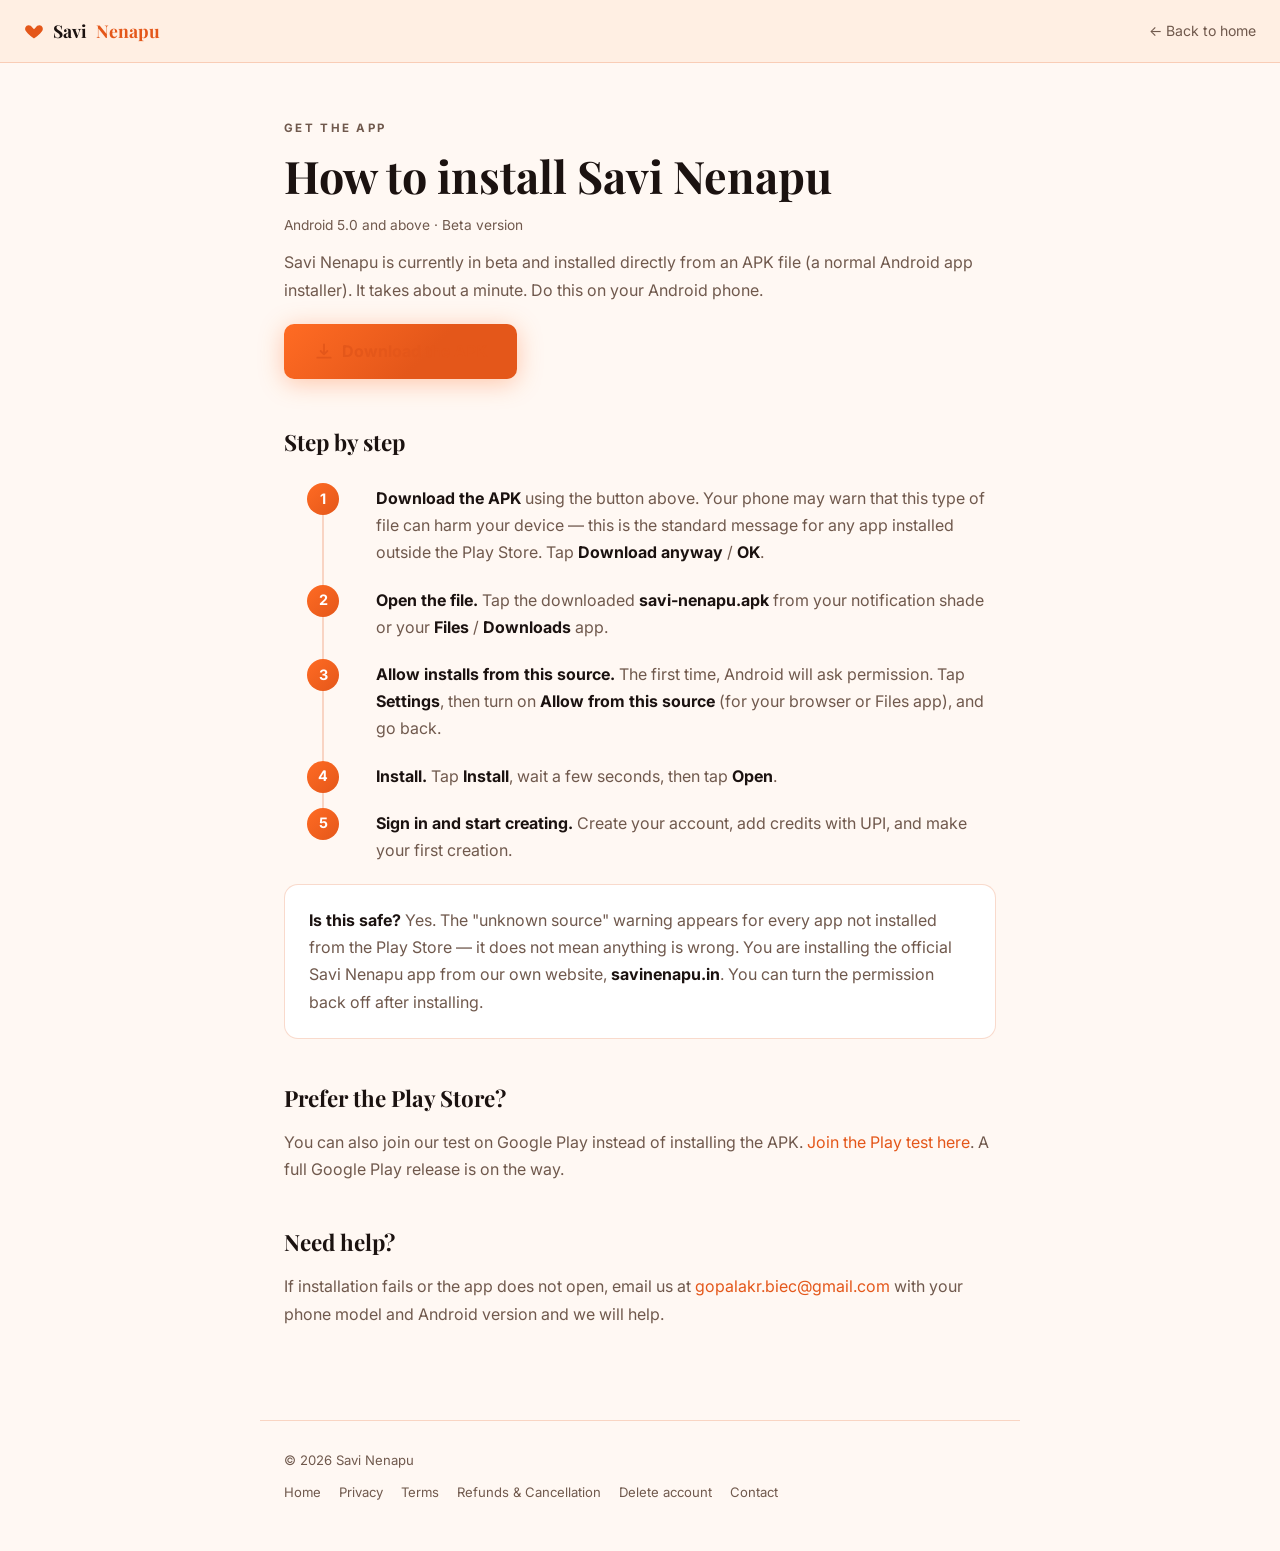
==== install.html @ 1256f52f "Add direct APK download and install guide - Add 'Download APK' button to the homepage download secti" ====
<!DOCTYPE html>
<html lang="en">
<head>
  <meta charset="UTF-8" />
  <meta name="viewport" content="width=device-width, initial-scale=1.0" />
  <title>How to Install · Savi Nenapu</title>
  <meta name="description" content="How to install the Savi Nenapu Android app from the downloaded APK." />
  <meta name="theme-color" content="#0A0A0A" />
  <link rel="icon" href="data:image/svg+xml,%3Csvg xmlns='http://www.w3.org/2000/svg' viewBox='0 0 24 24'%3E%3Cpath fill='%23FF6B23' d='M12 21s-7.5-4.9-10-9.2C.4 8.9 2 5 5.5 5c2 0 3.4 1.1 4.2 2.4L12 10l2.3-2.6C15.1 6.1 16.5 5 18.5 5 22 5 23.6 8.9 22 11.8 19.5 16.1 12 21 12 21z'/%3E%3C/svg%3E" />
  <link rel="preconnect" href="https://fonts.googleapis.com" />
  <link rel="preconnect" href="https://fonts.gstatic.com" crossorigin />
  <link href="https://fonts.googleapis.com/css2?family=Playfair+Display:wght@600;700&family=Inter:wght@400;600;700&display=swap" rel="stylesheet" />
  <link rel="stylesheet" href="legal.css" />
  <style>
    .steps-list { counter-reset: step; list-style: none; padding: 0; margin: 24px 0; }
    .steps-list li {
      position: relative; padding: 0 0 20px 52px; margin: 0;
      border-left: 2px solid var(--border); margin-left: 16px;
    }
    .steps-list li:last-child { border-left: 2px solid transparent; padding-bottom: 0; }
    .steps-list li::before {
      counter-increment: step; content: counter(step);
      position: absolute; left: -17px; top: -2px;
      width: 32px; height: 32px; border-radius: 50%;
      background: linear-gradient(135deg, var(--primary-glow), var(--primary));
      color: #fff; font-weight: 700; font-size: 0.9rem;
      display: flex; align-items: center; justify-content: center;
    }
    .steps-list li b { color: var(--text); }
    .dl-btn {
      display: inline-flex; align-items: center; gap: 8px;
      background: linear-gradient(135deg, var(--primary-glow), var(--primary) 60%); color: #fff;
      padding: 14px 30px; border-radius: 10px; font-weight: 700;
      text-decoration: none; margin: 8px 0 4px;
      box-shadow: 0 4px 24px rgba(255,107,35,0.35);
    }
    .dl-btn:hover { text-decoration: none; box-shadow: 0 6px 32px rgba(255,107,35,0.5); }
  </style>
</head>
<body>
  <nav class="legal-nav">
    <a class="brand" href="index.html">
      <svg viewBox="0 0 24 24" fill="currentColor" aria-hidden="true"><path d="M12 21s-7.5-4.9-10-9.2C.4 8.9 2 5 5.5 5c2 0 3.4 1.1 4.2 2.4L12 10l2.3-2.6C15.1 6.1 16.5 5 18.5 5 22 5 23.6 8.9 22 11.8 19.5 16.1 12 21 12 21z"/></svg>
      Savi <span>Nenapu</span>
    </a>
    <a class="back" href="index.html">&larr; Back to home</a>
  </nav>

  <main class="legal-wrap">
    <p class="legal-kicker">Get the app</p>
    <h1>How to install Savi Nenapu</h1>
    <p class="legal-meta">Android 5.0 and above &middot; Beta version</p>

    <p>Savi Nenapu is currently in beta and installed directly from an APK file (a normal Android app installer). It takes about a minute. Do this on your Android phone.</p>

    <a class="dl-btn" href="download/savi-nenapu.apk" download>
      <svg width="20" height="20" fill="none" viewBox="0 0 24 24" stroke="currentColor" stroke-width="2.2"><path stroke-linecap="round" stroke-linejoin="round" d="M12 16l-4-4m4 4l4-4m-4 4V4M4 20h16"/></svg>
      Download the APK
    </a>

    <h2>Step by step</h2>
    <ol class="steps-list">
      <li><b>Download the APK</b> using the button above. Your phone may warn that this type of file can harm your device &mdash; this is the standard message for any app installed outside the Play Store. Tap <b>Download anyway</b> / <b>OK</b>.</li>
      <li><b>Open the file.</b> Tap the downloaded <b>savi-nenapu.apk</b> from your notification shade or your <b>Files</b> / <b>Downloads</b> app.</li>
      <li><b>Allow installs from this source.</b> The first time, Android will ask permission. Tap <b>Settings</b>, then turn on <b>Allow from this source</b> (for your browser or Files app), and go back.</li>
      <li><b>Install.</b> Tap <b>Install</b>, wait a few seconds, then tap <b>Open</b>.</li>
      <li><b>Sign in and start creating.</b> Create your account, add credits with UPI, and make your first creation.</li>
    </ol>

    <div class="legal-card">
      <p><strong>Is this safe?</strong> Yes. The "unknown source" warning appears for every app not installed from the Play Store &mdash; it does not mean anything is wrong. You are installing the official Savi Nenapu app from our own website, <strong>savinenapu.in</strong>. You can turn the permission back off after installing.</p>
    </div>

    <h2>Prefer the Play Store?</h2>
    <p>You can also join our test on Google Play instead of installing the APK. <a href="https://appdistribution.firebase.google.com/testerapps/1:127703972228:android:b2d7ef85d484f82f97c5d1">Join the Play test here</a>. A full Google Play release is on the way.</p>

    <h2>Need help?</h2>
    <p>If installation fails or the app does not open, email us at <a href="mailto:gopalakr.biec@gmail.com">gopalakr.biec@gmail.com</a> with your phone model and Android version and we will help.</p>
  </main>

  <footer class="legal-foot">
    <div>&copy; 2026 Savi Nenapu</div>
    <div class="row">
      <a href="index.html">Home</a>
      <a href="privacy.html">Privacy</a>
      <a href="terms.html">Terms</a>
      <a href="refunds.html">Refunds &amp; Cancellation</a>
      <a href="account-deletion.html">Delete account</a>
      <a href="mailto:gopalakr.biec@gmail.com">Contact</a>
    </div>
  </footer>
</body>
</html>
---- legal.css ----
/* Shared styling for Savi Nenapu legal pages — matches the app theme */
:root {
  --bg:#0A0A0A; --surface:#181818; --card:#242424;
  --text:#F4F1EC; --text-muted:#A39C94; --text-faint:#4E4A46;
  --primary:#FF6B23; --primary-glow:#FF8A4D; --secondary:#C21860;
  --gold:#FFD700; --border:rgba(255,107,35,0.16);
  --nav-bg:rgba(28,22,18,0.88);
}
@media (prefers-color-scheme: light) {
  :root {
    --bg:#FFF8F3; --surface:#FFF0E6; --card:#FFFFFF;
    --text:#1B1210; --text-muted:#70594D; --text-faint:#CBB8AB;
    --primary:#E4571A; --primary-glow:#FF6B23; --secondary:#B01355;
    --gold:#A87900; --border:rgba(228,87,26,0.22);
    --nav-bg:rgba(255,238,226,0.94);
  }
}

* { box-sizing: border-box; margin: 0; padding: 0; }
html { font-size: 16px; scroll-behavior: smooth; }
body {
  background: var(--bg); color: var(--text);
  font-family: 'Inter', 'Segoe UI', system-ui, -apple-system, sans-serif;
  line-height: 1.7; -webkit-font-smoothing: antialiased;
}

.legal-nav {
  position: sticky; top: 0; z-index: 50;
  display: flex; align-items: center; justify-content: space-between;
  padding: 16px 24px; background: var(--nav-bg);
  backdrop-filter: blur(14px); border-bottom: 1px solid var(--border);
}
.legal-nav a.brand {
  display: flex; align-items: center; gap: 9px;
  font-family: 'Playfair Display', Georgia, serif;
  font-weight: 700; font-size: 1.1rem; color: var(--text); text-decoration: none;
}
.legal-nav a.brand span { color: var(--primary); }
.legal-nav .brand svg { width: 20px; height: 20px; color: var(--primary); }
.legal-nav a.back { color: var(--text-muted); text-decoration: none; font-size: 0.88rem; }
.legal-nav a.back:hover { color: var(--primary); }

.legal-wrap { max-width: 760px; margin: 0 auto; padding: 56px 24px 80px; }
.legal-kicker {
  font-size: 0.72rem; letter-spacing: 0.2em; text-transform: uppercase;
  color: var(--primary); font-weight: 700; margin-bottom: 12px;
}
.legal-wrap h1 {
  font-family: 'Playfair Display', Georgia, serif;
  font-size: clamp(2rem, 5vw, 2.8rem); line-height: 1.15; margin-bottom: 12px;
}
.legal-meta { color: var(--text-muted); font-size: 0.86rem; margin-bottom: 40px; }
.legal-wrap h2 {
  font-family: 'Playfair Display', Georgia, serif;
  font-size: 1.4rem; margin: 40px 0 12px; color: var(--text);
}
.legal-wrap h3 { font-size: 1.05rem; margin: 24px 0 8px; }
.legal-wrap p, .legal-wrap li { color: var(--text-muted); margin-bottom: 12px; }
.legal-wrap ul, .legal-wrap ol { padding-left: 22px; margin-bottom: 12px; }
.legal-wrap li { margin-bottom: 8px; }
.legal-wrap a { color: var(--primary); text-decoration: none; }
.legal-wrap a:hover { text-decoration: underline; }
.legal-wrap strong { color: var(--text); }

.legal-card {
  background: var(--card); border: 1px solid var(--border);
  border-radius: 14px; padding: 22px 24px; margin: 20px 0;
}
.legal-card p:last-child { margin-bottom: 0; }

/* Fields the business owner must fill before going live */
.fill {
  color: var(--primary); font-weight: 600;
  background: rgba(255,107,35,0.10);
  border: 1px dashed rgba(255,107,35,0.5);
  border-radius: 5px; padding: 0 5px; white-space: nowrap;
}

.legal-foot {
  border-top: 1px solid var(--border); max-width: 760px; margin: 0 auto;
  padding: 28px 24px 48px; color: var(--text-muted); font-size: 0.82rem;
}
.legal-foot a { color: var(--text-muted); text-decoration: none; }
.legal-foot a:hover { color: var(--primary); }
.legal-foot .row { display: flex; flex-wrap: wrap; gap: 18px; margin-top: 10px; }
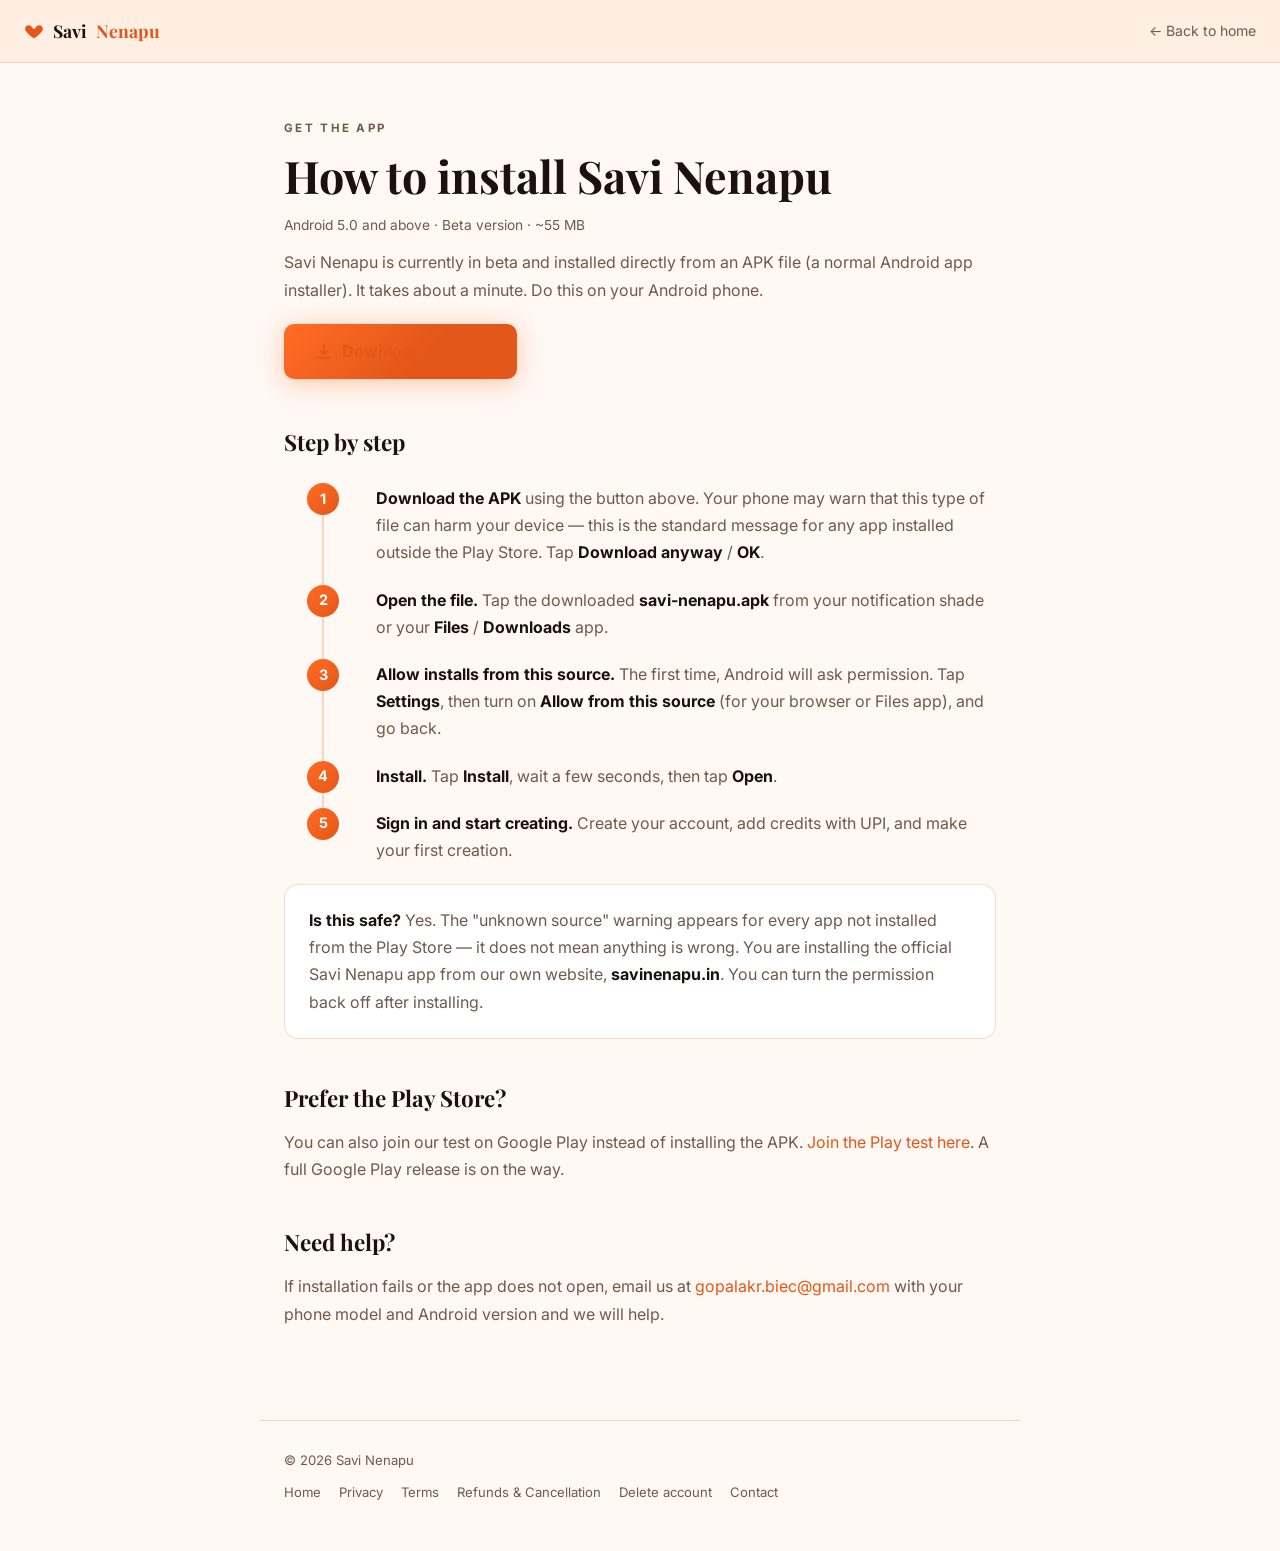
==== commit ef1338fd: "Add installable app APK for direct download - Place signed release APK (app-release.apk, 55 MB) at  " ====
--- a/install.html
+++ b/install.html
@@ -49,7 +49,7 @@
   <main class="legal-wrap">
     <p class="legal-kicker">Get the app</p>
     <h1>How to install Savi Nenapu</h1>
-    <p class="legal-meta">Android 5.0 and above &middot; Beta version</p>
+    <p class="legal-meta">Android 5.0 and above &middot; Beta version &middot; ~55&nbsp;MB</p>
 
     <p>Savi Nenapu is currently in beta and installed directly from an APK file (a normal Android app installer). It takes about a minute. Do this on your Android phone.</p>
 
